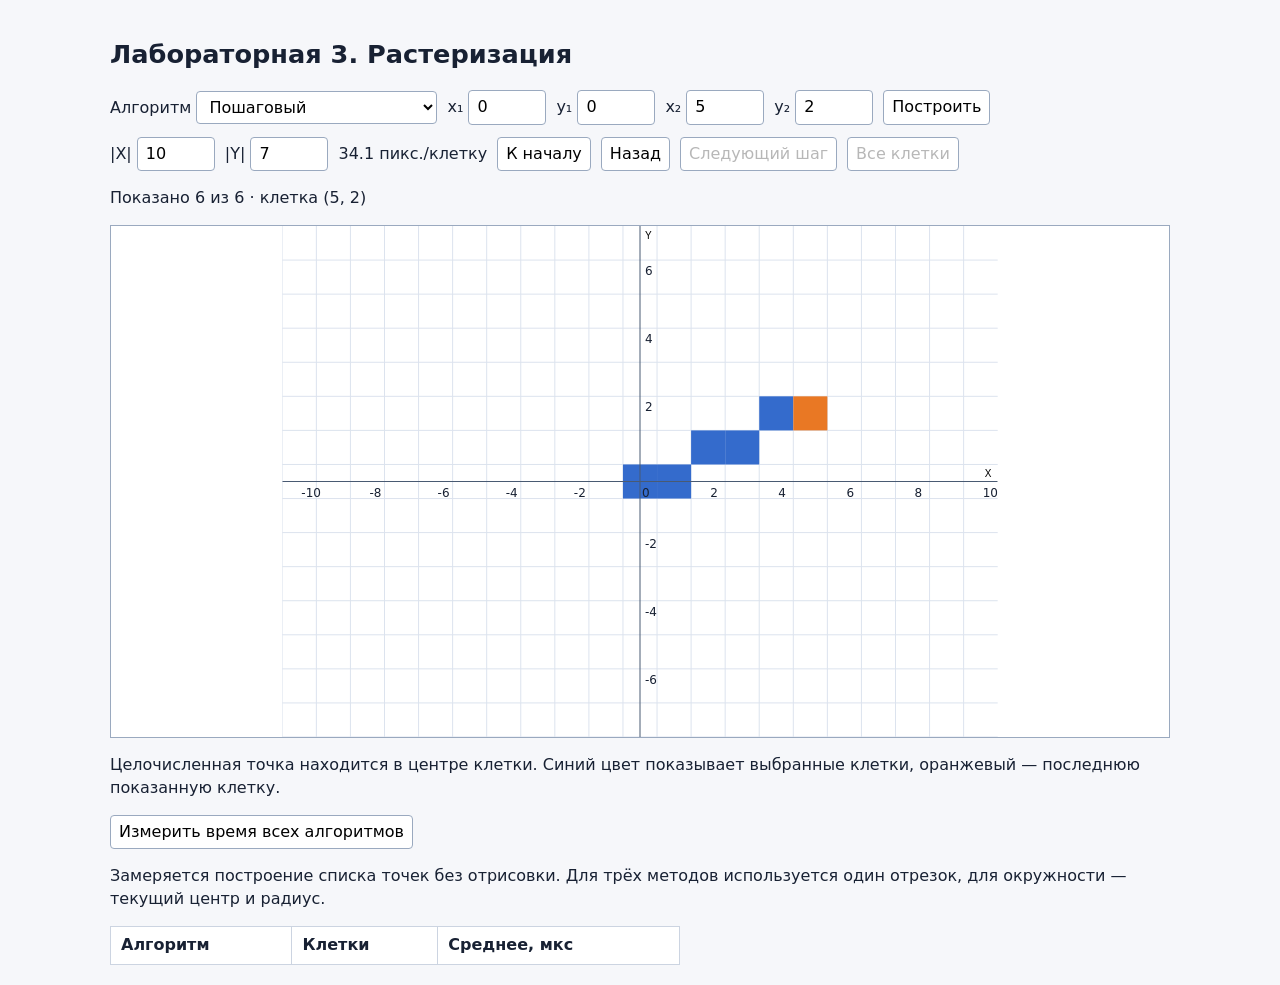
==== lab03/public/index.html @ a6b2a809 "add lab03" ====
<!doctype html>
<html lang="ru">
<head>
<meta charset="utf-8">
<meta name="viewport" content="width=device-width, initial-scale=1">
<title>Лабораторная 3 — растеризация</title>
<link rel="stylesheet" href="./style.css">
</head>
<body>
<main>
<h1>Лабораторная 3. Растеризация</h1>
<form id="input">
  <label>Алгоритм <select id="method">
    <option value="stepwise">Пошаговый</option>
    <option value="dda">ЦДА</option>
    <option value="line">Брезенхем: отрезок</option>
    <option value="circle">Брезенхем: окружность</option>
  </select></label>
  <label><span id="x-label">x₁</span> <input id="x" type="number" min="-500" max="500" value="0" required></label>
  <label><span id="y-label">y₁</span> <input id="y" type="number" min="-500" max="500" value="0" required></label>
  <label id="end-x">x₂ <input id="x2" type="number" min="-500" max="500" value="5" required></label>
  <label id="end-y">y₂ <input id="y2" type="number" min="-500" max="500" value="2" required></label>
  <label id="radius-field" hidden>Радиус <input id="radius" type="number" min="0" max="500" value="6" required disabled></label>
  <button>Построить</button>
</form>
<div class="controls">
  <label>|X| <input id="extent-x" type="number" min="1" max="1000000" value="10" required></label>
  <label>|Y| <input id="extent-y" type="number" min="1" max="1000000" value="7" required></label>
  <output id="zoom-value" for="extent-x extent-y"></output>
  <button id="first">К началу</button>
  <button id="prev">Назад</button>
  <button id="next">Следующий шаг</button>
  <button id="all">Все клетки</button>
</div>
<p id="progress" aria-live="polite"></p>
<canvas id="grid" aria-label="Координатная сетка и клетки растрового примитива"></canvas>
<p>Целочисленная точка находится в центре клетки. Синий цвет показывает выбранные клетки, оранжевый — последнюю показанную клетку.</p>
<button id="measure">Измерить время всех алгоритмов</button>
<p>Замеряется построение списка точек без отрисовки. Для трёх методов используется один отрезок, для окружности — текущий центр и радиус.</p>
<table>
<thead><tr><th>Алгоритм</th><th>Клетки</th><th>Среднее, мкс</th></tr></thead>
<tbody id="times"></tbody>
</table>
</main>
<script type="module" src="./app.js"></script>
</body>
</html>
---- lab03/public/style.css ----
* { box-sizing: border-box; }
body { margin: 0; background: #f6f7fa; color: #182133; font: 16px/1.4 system-ui, sans-serif; }
main { max-width: 1100px; margin: auto; padding: 20px; }
h1 { font-size: 1.6rem; }
form, .controls { display: flex; flex-wrap: wrap; gap: 10px; align-items: center; margin: 12px 0; }
button, select, input { font: inherit; }
button, select, input[type=number] { padding: 5px 8px; border: 1px solid #9aa9bf; border-radius: 4px; background: white; }
input[type=number] { width: 78px; }
input[type=range] { vertical-align: middle; }
button:not(:disabled) { cursor: pointer; }
button:not(:disabled):hover { background: #e8effa; }
canvas { display: block; width: 100%; height: clamp(300px, 57vh, 560px); border: 1px solid #9aa9bf; background: white; }
table { border-collapse: collapse; width: min(100%, 570px); margin-top: 12px; background: white; }
td, th { padding: 7px 10px; border: 1px solid #ccd4e1; text-align: left; }
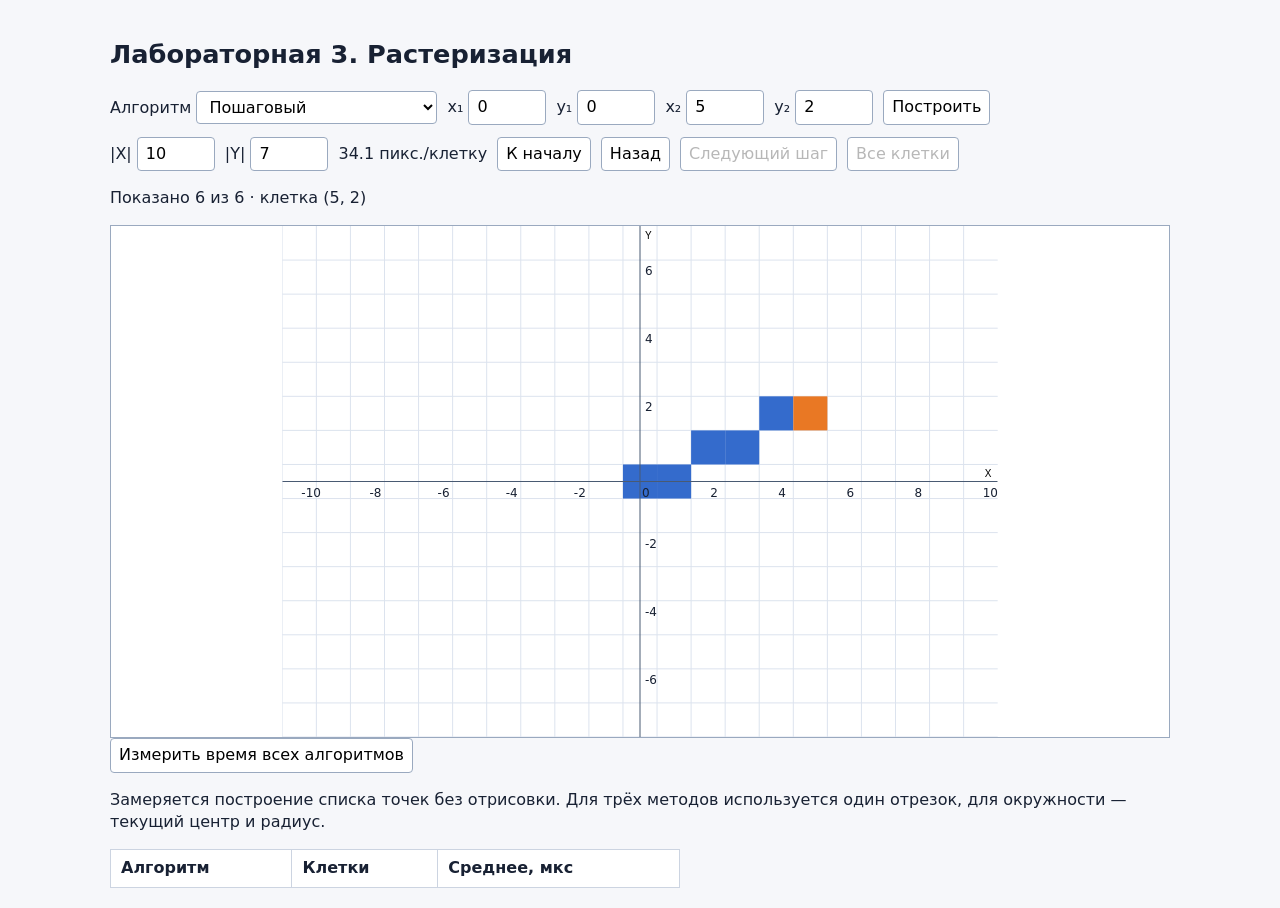
==== commit e3d0b8b8: "update 3" ====
--- a/lab03/public/index.html
+++ b/lab03/public/index.html
@@ -34,7 +34,6 @@
 </div>
 <p id="progress" aria-live="polite"></p>
 <canvas id="grid" aria-label="Координатная сетка и клетки растрового примитива"></canvas>
-<p>Целочисленная точка находится в центре клетки. Синий цвет показывает выбранные клетки, оранжевый — последнюю показанную клетку.</p>
 <button id="measure">Измерить время всех алгоритмов</button>
 <p>Замеряется построение списка точек без отрисовки. Для трёх методов используется один отрезок, для окружности — текущий центр и радиус.</p>
 <table>
